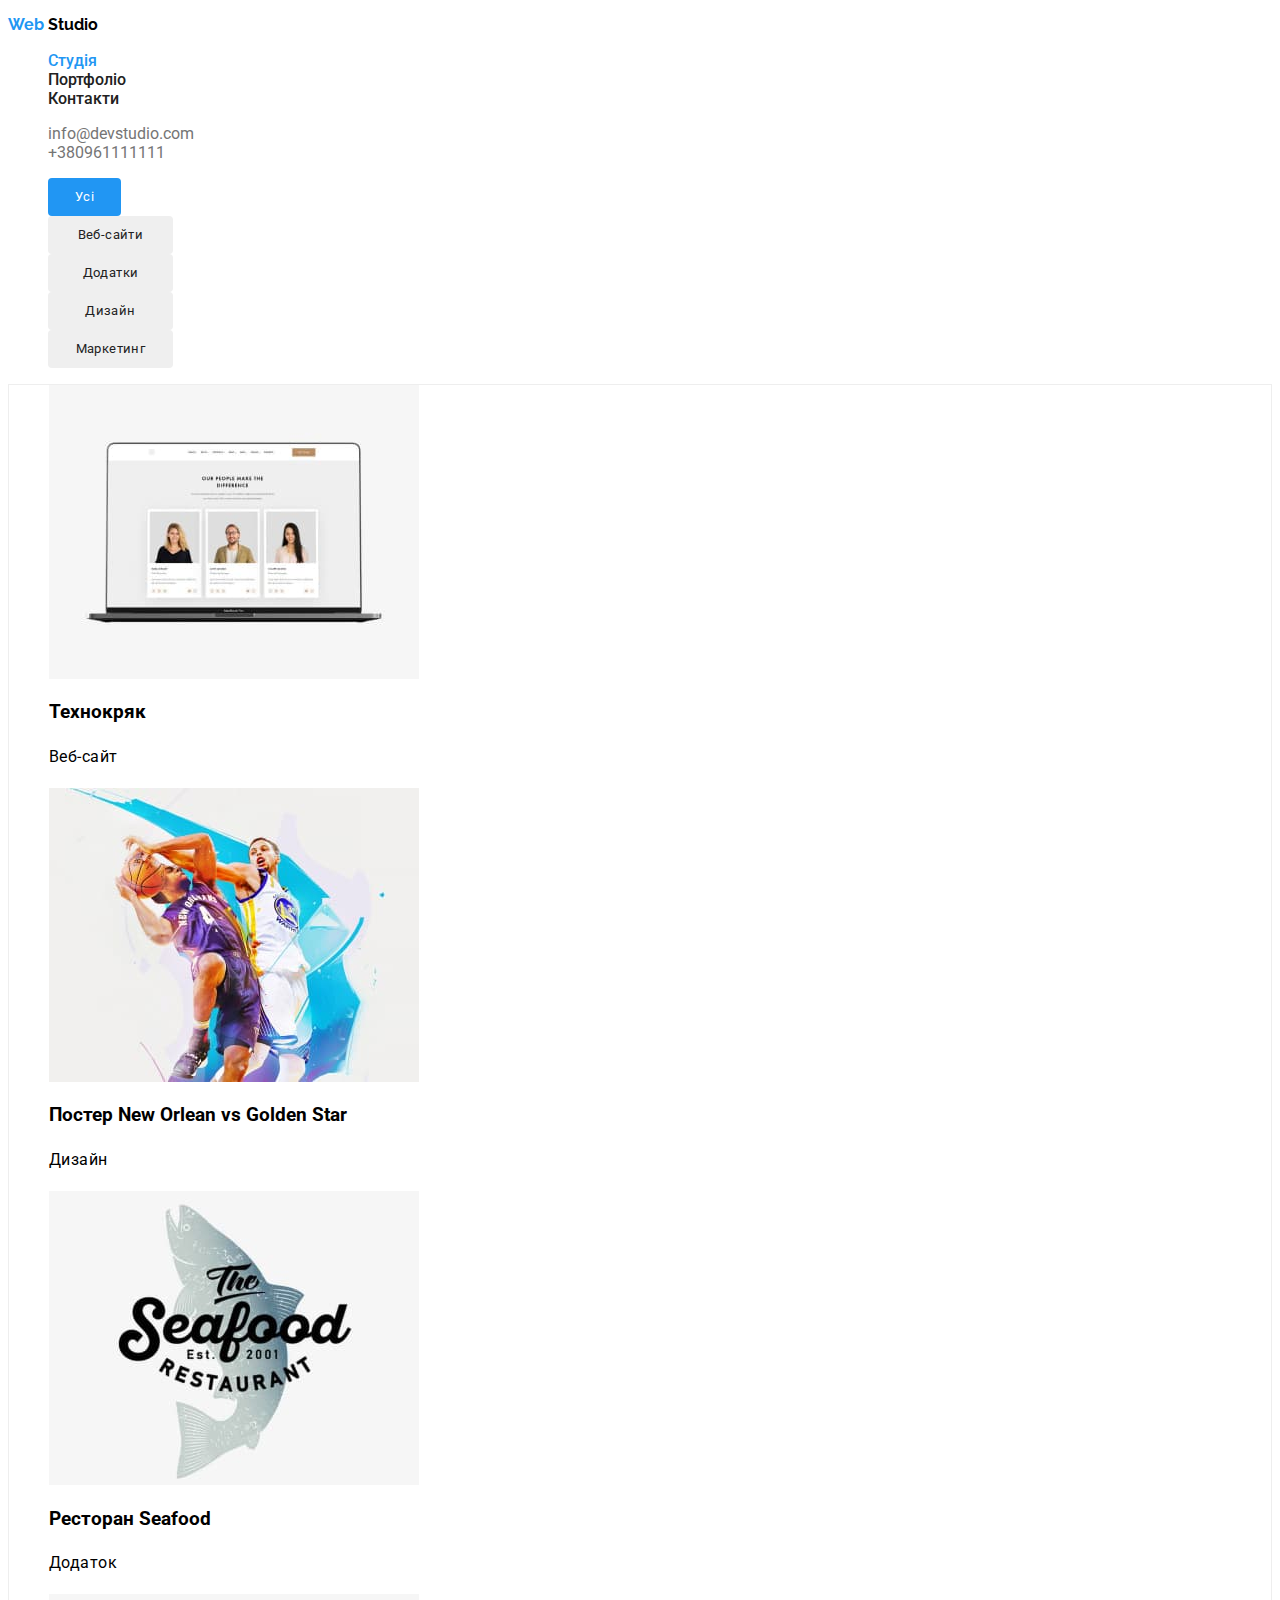
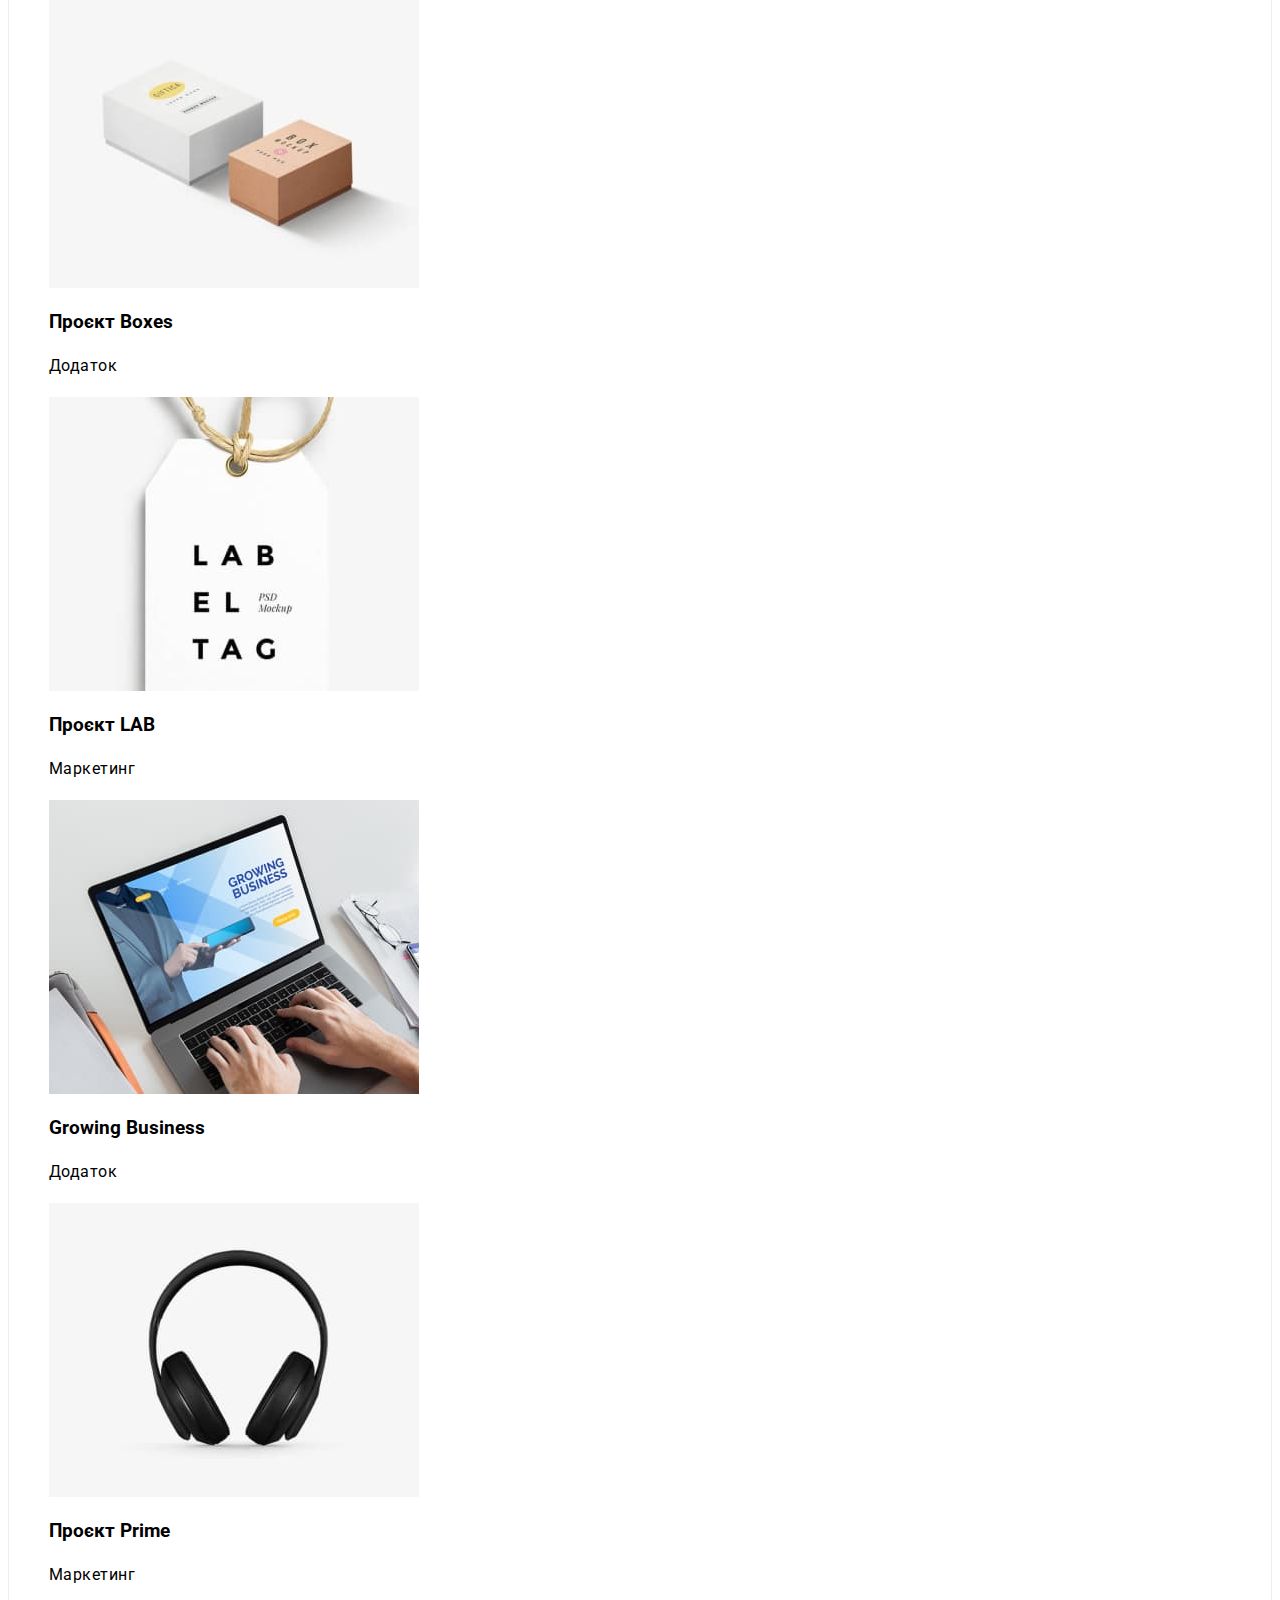
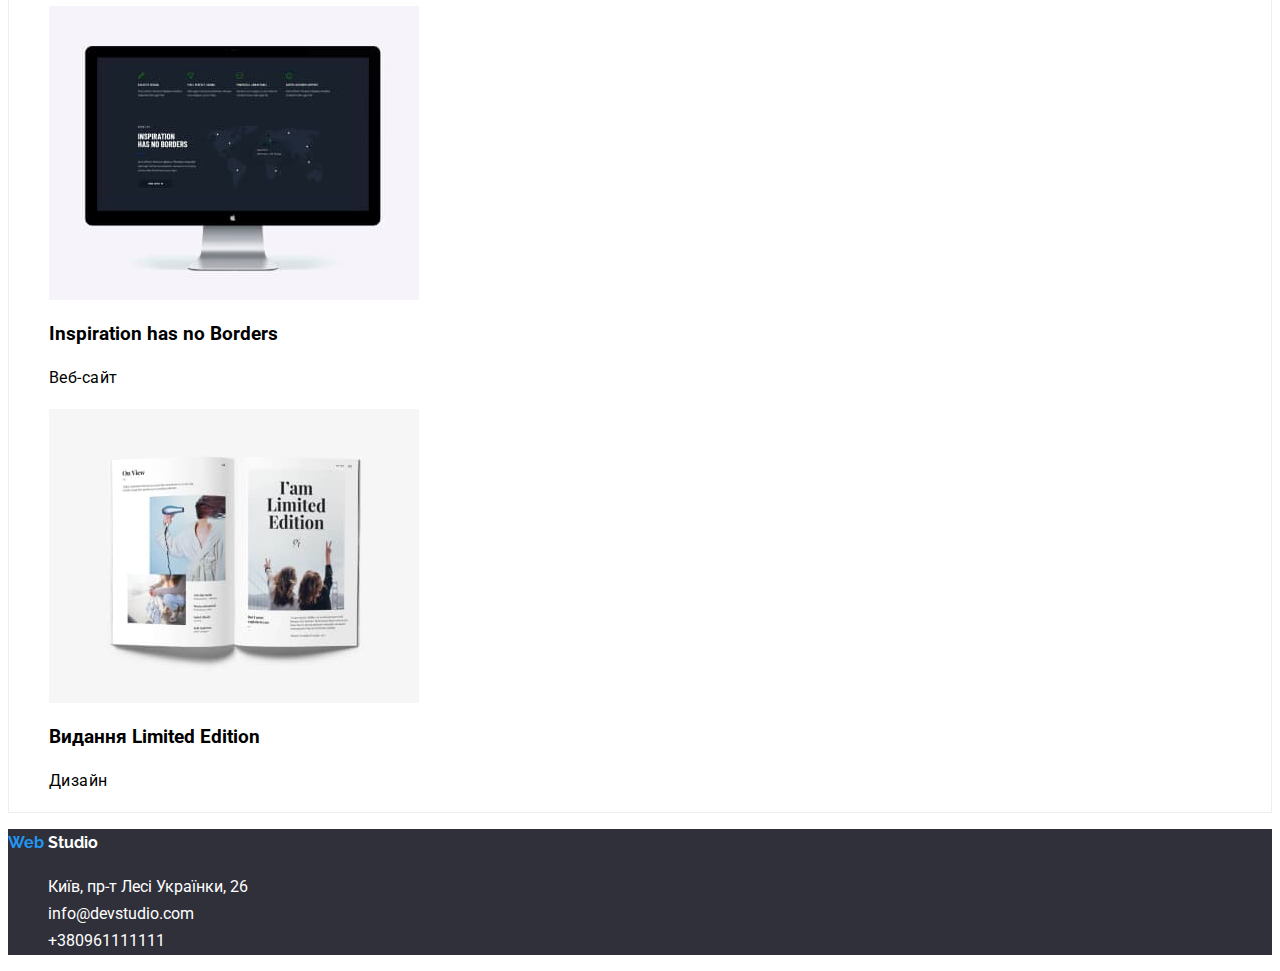
==== portfolio.html @ b30b5123 "Add files via upload" ====
<!DOCTYPE html>
<html lang="en">
<head>
    <meta charset="UTF-8">
    <meta http-equiv="X-UA-Compatible" content="IE=edge">
    <meta name="viewport" content="width=device-width, initial-scale=1.0">
    <title>WebStudio</title>
    <link rel="preconnect" href="https://fonts.googleapis.com">
    <link rel="preconnect" href="https://fonts.gstatic.com" crossorigin>
    <link href="https://fonts.googleapis.com/css2?family=Raleway:wght@700&family=Roboto:wght@400;500;700;900&display=swap" rel="stylesheet">
    <link rel="stylesheet" href="./css/style.css">
</head>
<body>
    <header>
      <nav>
        <a class="main-logo" href="./index.html" lang="en">
          <p> 
            <span class="web">
              Web
            </span>
            Studio</p>
        </a>
        <ul class="hero-links">
          <li><a class="head-link" href="./index.html”">Студія</a></li>
          <li><a class="header-link" href="./portfolio.html">Портфоліо</a></li>
          <li><a class="header-link" href="#contacts">Контакти</a></li>
        </ul>
      </nav>
      <ul class="sub-links">
        <li><a class="subhero-links" href="mailto:info@devstudio.com:">info@devstudio.com</a></li>
        <li><a class="subhero-links" href="tel:+380961111111">+380961111111</a></li>
      </ul>
    </header>
    <main>
        <section class="buttons-section">
            <ul class="buttons-title">
                <li><button class="main-button" type="button">Усі</button>
                 </li>
                <li><button class="buttons" type="button">Веб-сайти</button>
                </li>
                <li><button class="buttons" type="button">Додатки</button>
                </li>
                <li><button class="buttons" type="button">Дизайн</button>
                </li>
                <li><button class="buttons" type="button">Маркетинг</button>
                </li>
            </ul>
        </section>
        <section>
            <ul class="pictures">
                <li><img class="pictures-title" src="./images/images/portfolio/img1.jpg" alt="Технокряк"><h3>Технокряк</h3>
                  <p class="sub-pictures">Веб-сайт</p></li>
                <li><img class="pictures-title" src="./images/images/portfolio/img2.jpg" alt="Постер New Orlean vs Golden Star"><h3>Постер New Orlean vs Golden Star</h3>
                  <p class="sub-pictures">Дизайн</p></li>
                <li><img class="pictures-title" src="./images/images/portfolio/img3.jpg" alt="Ресторан Seafood"><h3>Ресторан Seafood</h3>
                  <p class="sub-pictures">Додаток</p></li>
                <li><img class="pictures-title" src="./images/images/portfolio/img4.jpg" alt="Проєкт Boxes"><h3>Проєкт Boxes</h3>
                  <p class="sub-pictures">Додаток</p></li>
                <li><img class="pictures-title" src="./images/images/portfolio/img5.jpg" alt="Проєкт LAB"><h3>Проєкт LAB</h3>
                  <p class="sub-pictures">Маркетинг</p></li>
                <li><img class="pictures-title" src="./images/images/portfolio/img6.jpg" alt="Growing Business"><h3>Growing Business</h3>
                  <p class="sub-pictures">Додаток</p></li>
                <li><img class="pictures-title" src="./images/images/portfolio/img7.jpg" alt="Проєкт Prime"><h3>Проєкт Prime</h3>
                  <p class="sub-pictures">Маркетинг</p></li>
                <li><img class="pictures-title" src="./images/images/portfolio/img8.jpg" alt="Inspiration has no Borders"><h3>Inspiration has no Borders</h3>
                  <p class="sub-pictures">Веб-сайт</p></li>
                <li><img class="pictures-title" src="./images/images/portfolio/img9.jpg" alt="Видання Limited Edition"><h3>Видання Limited Edition</h3>
                  <p class="sub-pictures">Дизайн</p></li>
             </ul>
        </section>
    </main> 
    <footer class="hero-footer">
       <a class="link-logo" href="./index.html" lang="en">
          <p> 
            <span class="web">
              Web
            </span>
            Studio</p>
        </a>
      <address>
        <ul class="link-box">
          <li>
            <a class="link-adress"
              href="https://goo.gl/maps/CPtrU1FHBa2aNyZL9"
              target="_blank"
              rel="noopener noreferrer nofollow"
              >Київ, пр-т Лесі Українки, 26</a
            >
          </li>
          <li>
            <a class="link-mail" href="mailto:info@devstudio.com:">info@devstudio.com</a>
          </li>
          <li>
            <a id="contacts" class="link-tel" href="tel:+380961111111">+380961111111</a>
          </li>
        </ul>
      </address>
    </footer>
  </body>
</html>
---- css/style.css ----
:root {
    --color-primary: #212121;
    --color-secondary: #757575;
    --color-third: #2196F3;
    --color-background: #FFFFFF;
    --color-button: #188CE8;
    --font-family: 'roboto', arial sans-serif;
    --color-section: #2F303A;
    --color-logo:#000000;
    --color-pictures-bcg: #EEEEEE;
    
}

body{
    background-color:var(--color-background);
    font-family: 'roboto', sans-serif;
}


.main-logo{
    color: var(--color-third);
    color: var(--color-logo);
    font-weight: 700;
    line-height: 1.17;
    text-decoration-line: none;
    list-style-type: none;
    font-family: 'raleway';
}


.head-link{
    color: var(--color-third);
    text-decoration:none ;
    text-decoration-line: none;
    list-style-type: none;
    font-weight: 500;
}

.head-link:hover{
    text-decoration: underline; 

}
.header-link {
    color: var(--color-primary) ;
    text-decoration:none ;
    text-decoration-line: none;
    list-style-type: none;
    font-weight: 500;
}
.header-link:hover{
    text-decoration: underline; 
}
.hero-links{
    text-decoration-line: none;
    list-style-type: none;
    font-weight: 500;
}

.sub-links{
    list-style-type: none;
}

.subhero-links{
    list-style-type: none;
    color: var(--color-secondary);
    text-decoration-line: none;
    list-style-type: none;
    } 

.subhero-links:hover{
    text-decoration: underline;
}

.hero-title {
    font-size: 44px;
    line-height:1.36;
    width: 696px;
    height: 120px;
    font-weight: 900;
    color: var(--color-background);
    text-align: center;
    letter-spacing: 0.06em;
    text-transform: uppercase;

}

.hero-section {
   background-color: var(--color-section);
   
}

.button {
    width: 216px;
    height: 30px;
    background-color: var(--color-button);
    color: var(--color-background);
    border-radius: 4%;
    cursor: pointer;
    font-family: inherit;
    border: none;
    letter-spacing: 0.06em;
}


.title-list{
    text-decoration-line: none;
    list-style-type: none;
}
    
    
.main-button{
    background-color: var(--color-third);
    color: var(--color-background);
    cursor: pointer;
    width: 73px;
    height: 38px;
    font-family: inherit;
    border: none;
    border-radius: 4px;
    letter-spacing: 0.03em;
    

}

.main-logo{
    text-transform: uppercase;
    font-family: 'Raleway';
    list-style-type: none;
    text-decoration-line: none;
    text-transform: capitalize;
}
.web{
    text-transform: capitalize;
    color: var(--color-third);
    font-family: 'raleway';
    font-weight: 700;
}
.buttons-section{
    background-color:var(--color-background);

}
.buttons { 
    border: none;
    font-family: inherit;
    color:var(--color-primary);
    letter-spacing: 0.03em;
    cursor: pointer;
    width: 125px;
    height: 38px;
    border-radius:4px
    
    
}
.buttons-title{
    text-decoration-line: none;
    list-style-type: none;
}
.pictures{
    text-decoration-line: none;
    list-style-type: none;
    border: 1px solid var(--color-pictures-bcg);
    background-color: var(--color-background);

}
.pictures-title{
    font-size: 18px;
    line-height: 2;
    letter-spacing: 0.06em;

}

.sub-pictures{
    font-size: 16px;
    line-height: 1.85;
    letter-spacing: 0.03em;

}
.heading-title {
    color: var(--color-primary);
    line-height: 1.17 ;
    font-size: 14px;
    letter-spacing: 0.03em;
}

.heading_subtitle {
    color: var(--color-secondary);
    font-size: 14px;
    line-height: 1.71;
    letter-spacing: 0.03em;
}

.head-title{
    color: var(--color-primary);
    line-height: 1.17;
    font-size: 36px;
    letter-spacing: 0.03em;
}
.head-subtitle{
    color: var(--color-primary);
    line-height: 1.17 ;
    font-size: 16px ;
    font-style: var(--font-family);
    letter-spacing: 0.03em;
}

.img-title{
    text-decoration-line: none;
    list-style-type: none;
}

.team-title{
    text-decoration-line: none;
    list-style-type: none;
}
.text-subtitle{
    color: var(--color-secondary); 
    line-height: 1.17;
    font-style: var(--font-family);
    font-size: 16px;
    letter-spacing: 0.03em;

}

.hero-footer{
    background-color: var(--color-section);
    color: var(--color-background);
   
}

.link-logo{
    text-transform: capitalize;
    color: var(--color-third);
    color: var(--color-background);
    line-height: 1.73;
    text-decoration-line: none;
    list-style-type: none;
    font-family: 'Raleway';
    list-style-type: none;
    text-decoration-line: none;
    font-weight: 700;
}

      
.link-adress{
    color: var(--color-background);
    line-height: 1.714;
    font-style:normal;
    text-decoration-line: none;
    list-style-type: none;
    font-weight: 400;
}


.link-mail{
    color: var(--color-background);
    line-height: 1.71;
    font-style:normal;
    text-decoration-line: none;
    list-style-type: none;
    font-weight: 400;
}

.link-tel{
    color: var(--color-background);
    line-height: 1.714;
    font-style:normal;
    text-decoration-line: none;
    list-style-type: none;
    font-weight: 400;
}


.link-box{
    text-decoration-line: none;
    list-style-type: none;
}
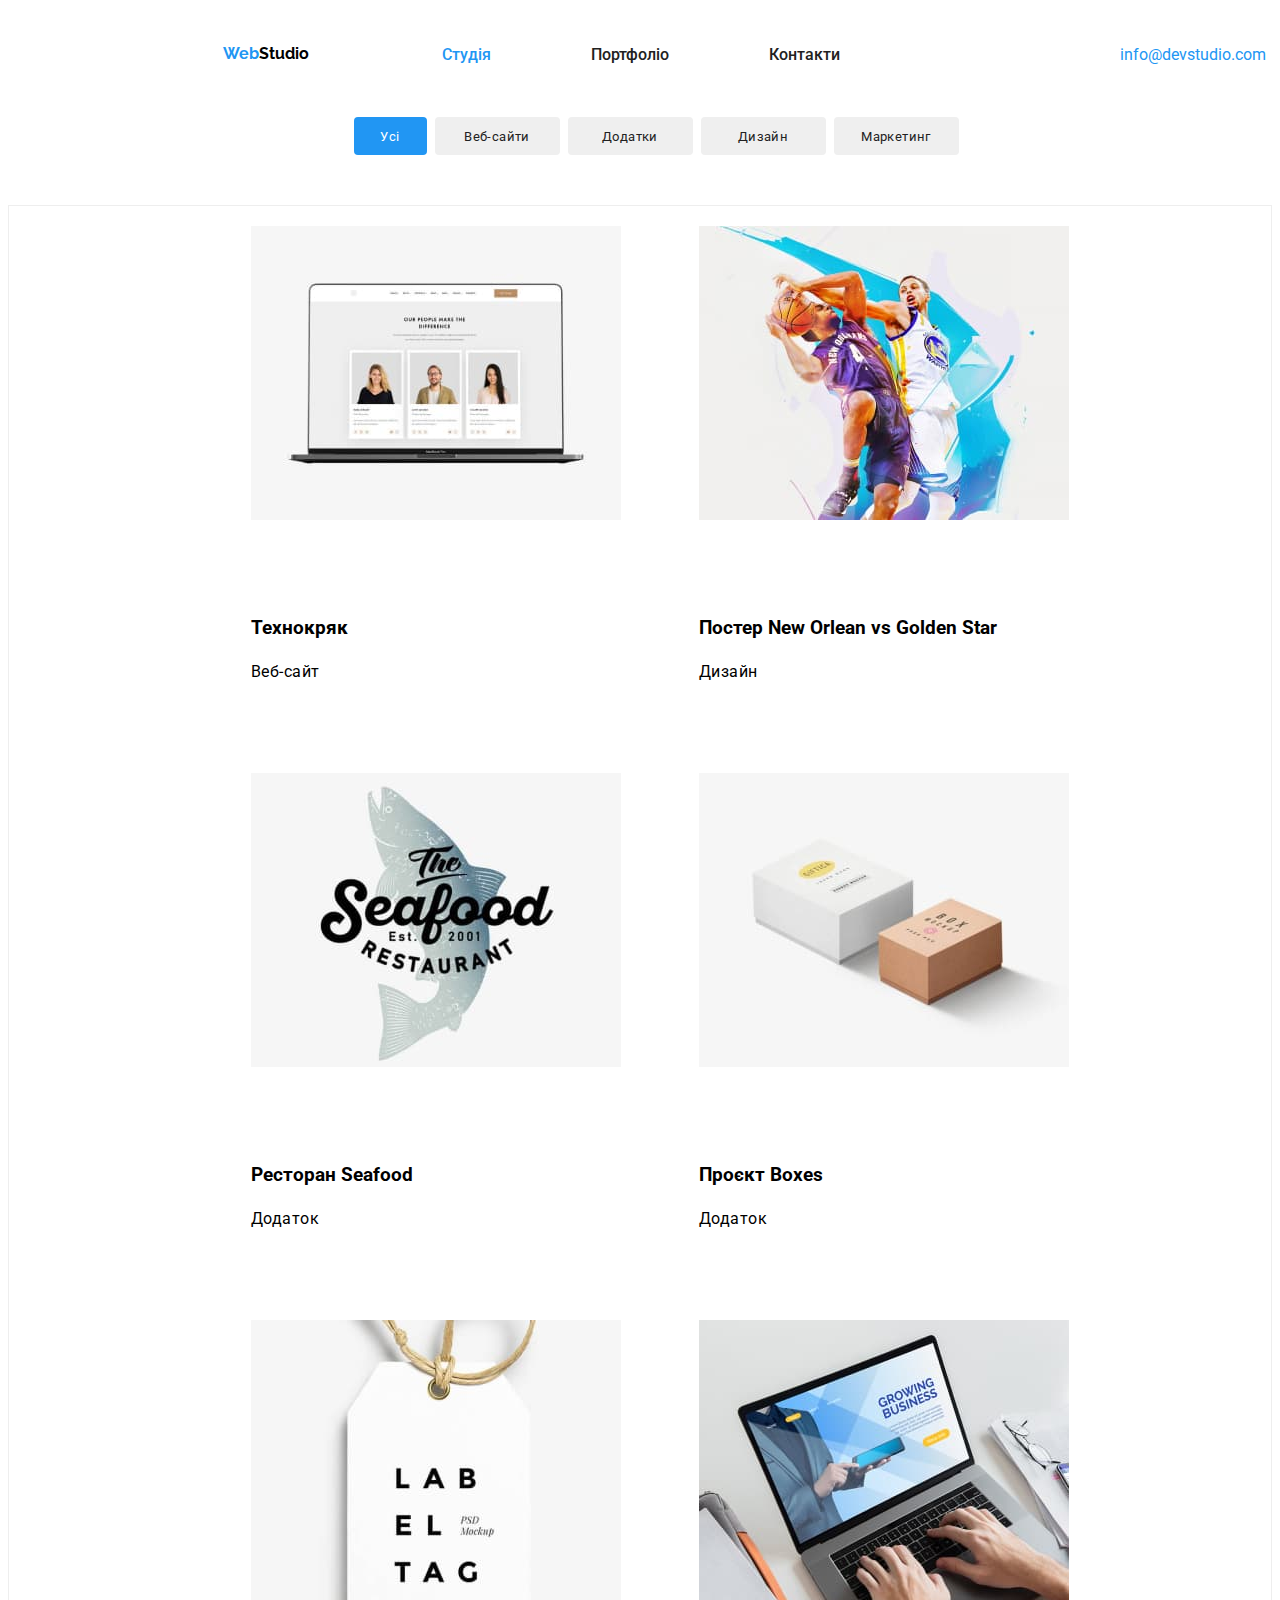
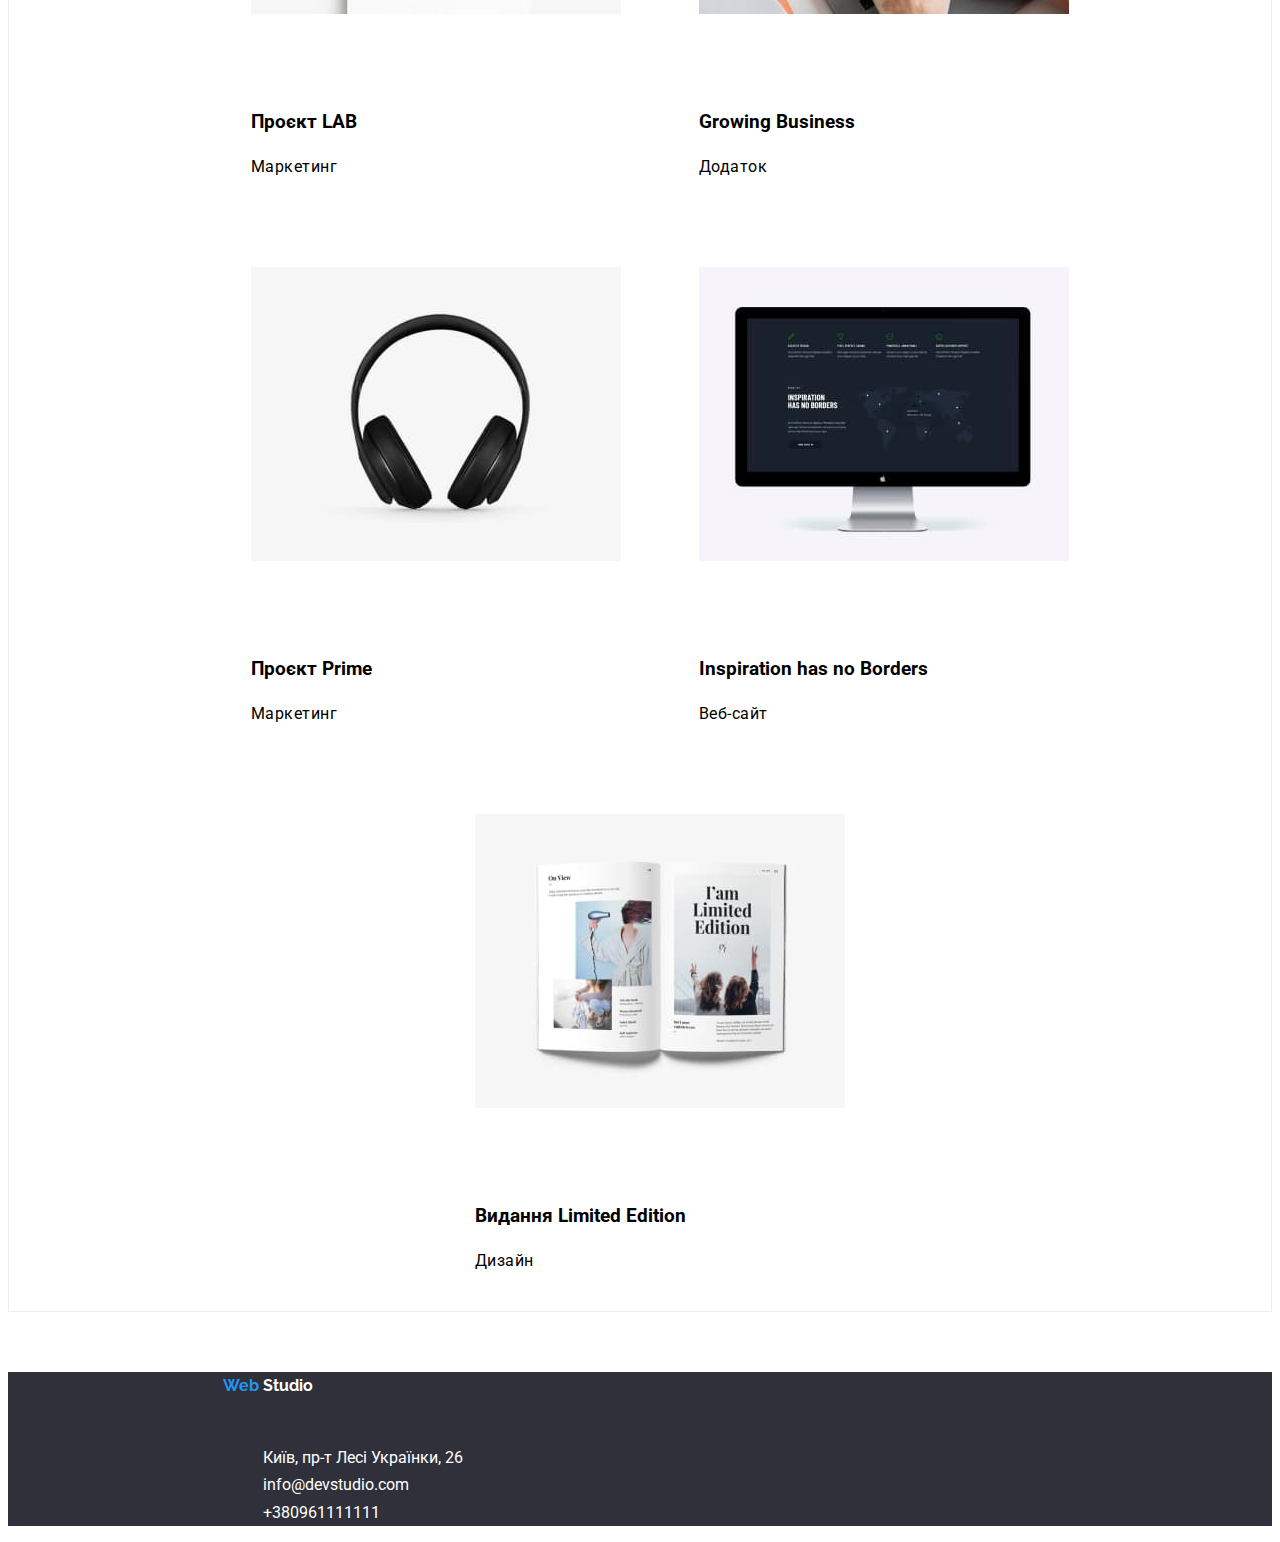
==== commit 10145703: "update css-html" ====
--- a/portfolio.html
+++ b/portfolio.html
@@ -8,70 +8,72 @@
     <link rel="preconnect" href="https://fonts.googleapis.com">
     <link rel="preconnect" href="https://fonts.gstatic.com" crossorigin>
     <link href="https://fonts.googleapis.com/css2?family=Raleway:wght@700&family=Roboto:wght@400;500;700;900&display=swap" rel="stylesheet">
+    <link rel="stylesheet" href="https://cdnjs.cloudflare.com/ajax/libs/modern-normalize/1.1.0/modern-normalize.min.css" integrity="sha512-wpPYUAdjBVSE4KJnH1VR1HeZfpl1ub8YT/NKx4PuQ5NmX2tKuGu6U/JRp5y+Y8XG2tV+wKQpNHVUX03MfMFn9Q==" crossorigin="anonymous" referrerpolicy="no-referrer" />
     <link rel="stylesheet" href="./css/style.css">
 </head>
 <body>
-    <header>
-      <nav>
+   <header class="page-header">
+      <nav class="container main-nav">
         <a class="main-logo" href="./index.html" lang="en">
-          <p> 
+          <p class="logo"> 
             <span class="web">
               Web
             </span>
             Studio</p>
         </a>
         <ul class="hero-links">
-          <li><a class="head-link" href="./index.html”">Студія</a></li>
-          <li><a class="header-link" href="./portfolio.html">Портфоліо</a></li>
-          <li><a class="header-link" href="#contacts">Контакти</a></li>
+          <li class="item"><a class="head-link" href="./index.html”">Студія</a></li>
+          <li class="item"><a class="header-link" href="./portfolio.html">Портфоліо</a></li>
+          <li class="item"><a class="header-link" href="#contacts">Контакти</a></li>
         </ul>
+        <ul class="sub-links" >
+        <li class="item"><a class="subhero-link-mail" href="mailto:info@devstudio.com:">info@devstudio.com</a></li>
+        <li class="item"><a class="subhero-link-tel" href="tel:+380961111111">+380961111111</a></li>
+      </ul>
       </nav>
-      <ul class="sub-links">
-        <li><a class="subhero-links" href="mailto:info@devstudio.com:">info@devstudio.com</a></li>
-        <li><a class="subhero-links" href="tel:+380961111111">+380961111111</a></li>
-      </ul>
+
     </header>
     <main>
         <section class="buttons-section">
             <ul class="buttons-title">
-                <li><button class="main-button" type="button">Усі</button>
+                <li class="item"><button class="main-button" type="button">Усі</button>
                  </li>
-                <li><button class="buttons" type="button">Веб-сайти</button>
+                <li class="item"><button class="buttons" type="button">Веб-сайти</button>
                 </li>
-                <li><button class="buttons" type="button">Додатки</button>
+                <li class="item"><button class="buttons" type="button">Додатки</button>
                 </li>
-                <li><button class="buttons" type="button">Дизайн</button>
+                <li class="item"><button class="buttons" type="button">Дизайн</button>
                 </li>
-                <li><button class="buttons" type="button">Маркетинг</button>
+                <li class="item"><button class="buttons" type="button">Маркетинг</button>
                 </li>
             </ul>
         </section>
         <section>
             <ul class="pictures">
-                <li><img class="pictures-title" src="./images/images/portfolio/img1.jpg" alt="Технокряк"><h3>Технокряк</h3>
+                <li class="pictures-item"><img class="pictures-title" src="./images/images/portfolio/img1.jpg" alt="Технокряк"> <div class="elements"></div><h3>Технокряк</h3>
                   <p class="sub-pictures">Веб-сайт</p></li>
-                <li><img class="pictures-title" src="./images/images/portfolio/img2.jpg" alt="Постер New Orlean vs Golden Star"><h3>Постер New Orlean vs Golden Star</h3>
+                <li class="pictures-item"><img class="pictures-title" src="./images/images/portfolio/img2.jpg" alt="Постер New Orlean vs Golden Star"> <div class="elements"></div><h3>Постер New Orlean vs Golden Star</h3>
                   <p class="sub-pictures">Дизайн</p></li>
-                <li><img class="pictures-title" src="./images/images/portfolio/img3.jpg" alt="Ресторан Seafood"><h3>Ресторан Seafood</h3>
+                <li class="pictures-item"><img class="pictures-title" src="./images/images/portfolio/img3.jpg" alt="Ресторан Seafood"> <div class="elements"></div><h3>Ресторан Seafood</h3>
                   <p class="sub-pictures">Додаток</p></li>
-                <li><img class="pictures-title" src="./images/images/portfolio/img4.jpg" alt="Проєкт Boxes"><h3>Проєкт Boxes</h3>
+                <li class="pictures-item"><img class="pictures-title" src="./images/images/portfolio/img4.jpg" alt="Проєкт Boxes"> <div class="elements"></div><h3>Проєкт Boxes</h3>
                   <p class="sub-pictures">Додаток</p></li>
-                <li><img class="pictures-title" src="./images/images/portfolio/img5.jpg" alt="Проєкт LAB"><h3>Проєкт LAB</h3>
+                <li class="pictures-item"><img class="pictures-title" src="./images/images/portfolio/img5.jpg" alt="Проєкт LAB"> <div class="elements"></div><h3>Проєкт LAB</h3>
                   <p class="sub-pictures">Маркетинг</p></li>
-                <li><img class="pictures-title" src="./images/images/portfolio/img6.jpg" alt="Growing Business"><h3>Growing Business</h3>
+                <li class="pictures-item"><img class="pictures-title" src="./images/images/portfolio/img6.jpg" alt="Growing Business"> <div class="elements"></div><h3>Growing Business</h3>
                   <p class="sub-pictures">Додаток</p></li>
-                <li><img class="pictures-title" src="./images/images/portfolio/img7.jpg" alt="Проєкт Prime"><h3>Проєкт Prime</h3>
+                <li class="pictures-item"><img class="pictures-title" src="./images/images/portfolio/img7.jpg" alt="Проєкт Prime"> <div class="elements"></div><h3>Проєкт Prime</h3>
                   <p class="sub-pictures">Маркетинг</p></li>
-                <li><img class="pictures-title" src="./images/images/portfolio/img8.jpg" alt="Inspiration has no Borders"><h3>Inspiration has no Borders</h3>
+                <li class="pictures-item"><img class="pictures-title" src="./images/images/portfolio/img8.jpg" alt="Inspiration has no Borders"> <div class="elements"></div><h3>Inspiration has no Borders</h3>
                   <p class="sub-pictures">Веб-сайт</p></li>
-                <li><img class="pictures-title" src="./images/images/portfolio/img9.jpg" alt="Видання Limited Edition"><h3>Видання Limited Edition</h3>
+                <li class="pictures-item"><img class="pictures-title" src="./images/images/portfolio/img9.jpg" alt="Видання Limited Edition"> <div class="elements"></div><h3>Видання Limited Edition</h3>
                   <p class="sub-pictures">Дизайн</p></li>
              </ul>
         </section>
     </main> 
     <footer class="hero-footer">
        <a class="link-logo" href="./index.html" lang="en">
-          <p> 
+          <p class="logotyp"> 
             <span class="web">
               Web
             </span>
--- a/css/style.css
+++ b/css/style.css
@@ -16,6 +16,13 @@
     font-family: 'roboto', sans-serif;
 }
 
+.container{
+    width: 1200px;
+    margin-left: auto;
+    margin-right: auto;
+    padding-left: 215px;
+    padding-right: 215px;
+}
 
 .main-logo{
     color: var(--color-third);
@@ -28,6 +35,31 @@
 }
 
 
+.visually-hidden {
+    position: absolute;
+    white-space: nowrap;
+    width: 1px;
+    height: 1px;
+    overflow: hidden;
+    border: 0;
+    padding: 0;
+    clip: rect(0 0 0 0);
+    clip-path: inset(50%);
+    margin: -1px;
+}
+.logo{
+    display: flex;
+}
+.page-header{
+    border: transparent;
+}
+
+.main-nav{
+    display: flex;
+    align-items: center;
+    
+}
+
 .head-link{
     color: var(--color-third);
     text-decoration:none ;
@@ -50,14 +82,33 @@
 .header-link:hover{
     text-decoration: underline; 
 }
+
+
 .hero-links{
     text-decoration-line: none;
     list-style-type: none;
     font-weight: 500;
+    display: flex;
+    margin-left: 93px;
+    padding-top: 21px;
+    padding-bottom: 21px;
+}
+
+.hero-links li{
+    margin-right: 50px;
+}
+
+.hero-links .item + .item {
+    margin-left: 50px;
 }
 
 .sub-links{
-    list-style-type: none;
+    display: flex;
+    margin-left: auto;
+    list-style-type: none;
+}
+.sub-links .item+.item{
+    margin-left: 40px;
 }
 
 .subhero-links{
@@ -70,11 +121,35 @@
 .subhero-links:hover{
     text-decoration: underline;
 }
+.subhero-link-mail {
+    list-style-type: none;
+    color: var(--color-secondary);
+    text-decoration-line: none;
+    list-style-type: none;
+    color: var(--color-third);
+
+
+}
+.subhero-link-mail:hover{
+    text-decoration: underline;
+}
+
+.subhero-link-tel:hover {
+    text-decoration: underline;}
+
+.subhero-link-tel {
+    list-style-type: none;
+    color: var(--color-secondary);
+    text-decoration-line: none;
+    list-style-type: none;
+    color: var(--color-secondary);
+
+}
 
 .hero-title {
+
     font-size: 44px;
     line-height:1.36;
-    width: 696px;
     height: 120px;
     font-weight: 900;
     color: var(--color-background);
@@ -85,7 +160,8 @@
 }
 
 .hero-section {
-   background-color: var(--color-section);
+    text-align: center;
+    background-color: var(--color-section);
    
 }
 
@@ -101,12 +177,26 @@
     letter-spacing: 0.06em;
 }
 
+.details-section{
+   justify-content: center;
+}
 
 .title-list{
-    text-decoration-line: none;
-    list-style-type: none;
-}
-    
+
+    display: flex;
+    flex-wrap: nowrap;
+    text-decoration-line: none;
+    list-style-type: none;
+ 
+}
+    
+.title-list .item{
+    width: 270px;
+    align-items: center;
+
+    margin-left: 30px;
+   
+}
     
 .main-button{
     background-color: var(--color-third);
@@ -136,6 +226,7 @@
     font-weight: 700;
 }
 .buttons-section{
+
     background-color:var(--color-background);
 
 }
@@ -152,16 +243,43 @@
     
 }
 .buttons-title{
-    text-decoration-line: none;
-    list-style-type: none;
+    display: flex;
+    justify-content: center;
+    align-items: center;
+    text-decoration-line: none;
+    list-style-type: none;
+    margin-bottom: 50px;
+}
+
+.buttons-title li {
+    margin-right: 8px;
 }
 .pictures{
+    justify-content: center;
+    align-items: center;
+    margin-left: auto;
+    margin-right: auto;
+    
+    display: flex;
+    flex-wrap: wrap;
+    gap: 30px;
+    
     text-decoration-line: none;
     list-style-type: none;
     border: 1px solid var(--color-pictures-bcg);
     background-color: var(--color-background);
 
 }
+
+.pictures-item{
+    flex-wrap: wrap;
+    flex-basis: calc ((100%-180px)/9);
+    padding: 20px 24px;
+    background-color: var(--color-background);
+    align-items: center;
+  
+}
+
 .pictures-title{
     font-size: 18px;
     line-height: 2;
@@ -203,11 +321,80 @@
     letter-spacing: 0.03em;
 }
 
+.img {
+    display: block;
+    max-width: 100%;
+    height: auto;
+}
+
+.picture-section {
+    padding-bottom: 94px;
+    display: flex;
+    text-align: center;
+
+}
+.img-team{
+    width: 270px;
+}
+
 .img-title{
-    text-decoration-line: none;
-    list-style-type: none;
-}
-
+    justify-content: center;
+    display: flex;
+    flex-wrap: nowrap;
+    gap: 30px;
+    text-decoration-line: none;
+    list-style-type: none;
+    margin-left: 215px;
+    margin-right: 215px;
+}
+
+
+.img-item {
+    display: flex;
+    flex-wrap: nowrap;
+    flex-basis: calc ((100%-60px)/3);
+    
+}
+
+.team-section{
+    display: flex;
+    text-align: center;
+}
+.team-title{
+    justify-content: center;
+    display: flex;
+    flex-wrap: nowrap;
+    gap: 30px;
+    text-decoration-line: none;
+    list-style-type: none;
+    margin-left:215px;
+    margin-right:215px;
+}
+
+.team-names{
+    display: flex;
+    flex-wrap:   wrap;
+    flex-basis: calc ((100%-90px)/4);
+
+}
+
+.names{
+    
+    padding-top: 30px;
+    padding-bottom: 60px ;
+    padding-left: 70px;
+    padding-right: 70px ;
+}
+
+.elements{
+    justify-content: space-between;
+   
+    padding-top: 20px ;
+    padding-bottom: 54px;
+    padding-left: 24px ;
+    padding-right: 24px;
+
+}
 .team-title{
     text-decoration-line: none;
     list-style-type: none;
@@ -222,9 +409,21 @@
 }
 
 .hero-footer{
+    margin-right: auto;
+    margin-left: auto;
+ 
+    padding-left: 215px;
     background-color: var(--color-section);
     color: var(--color-background);
    
+}
+.logotyp{
+    margin-top: 60px;
+    justify-content: flex-start;
+    padding-bottom: 28px;
+    display: block;
+    justify-content: flex-start;
+
 }
 
 .link-logo{
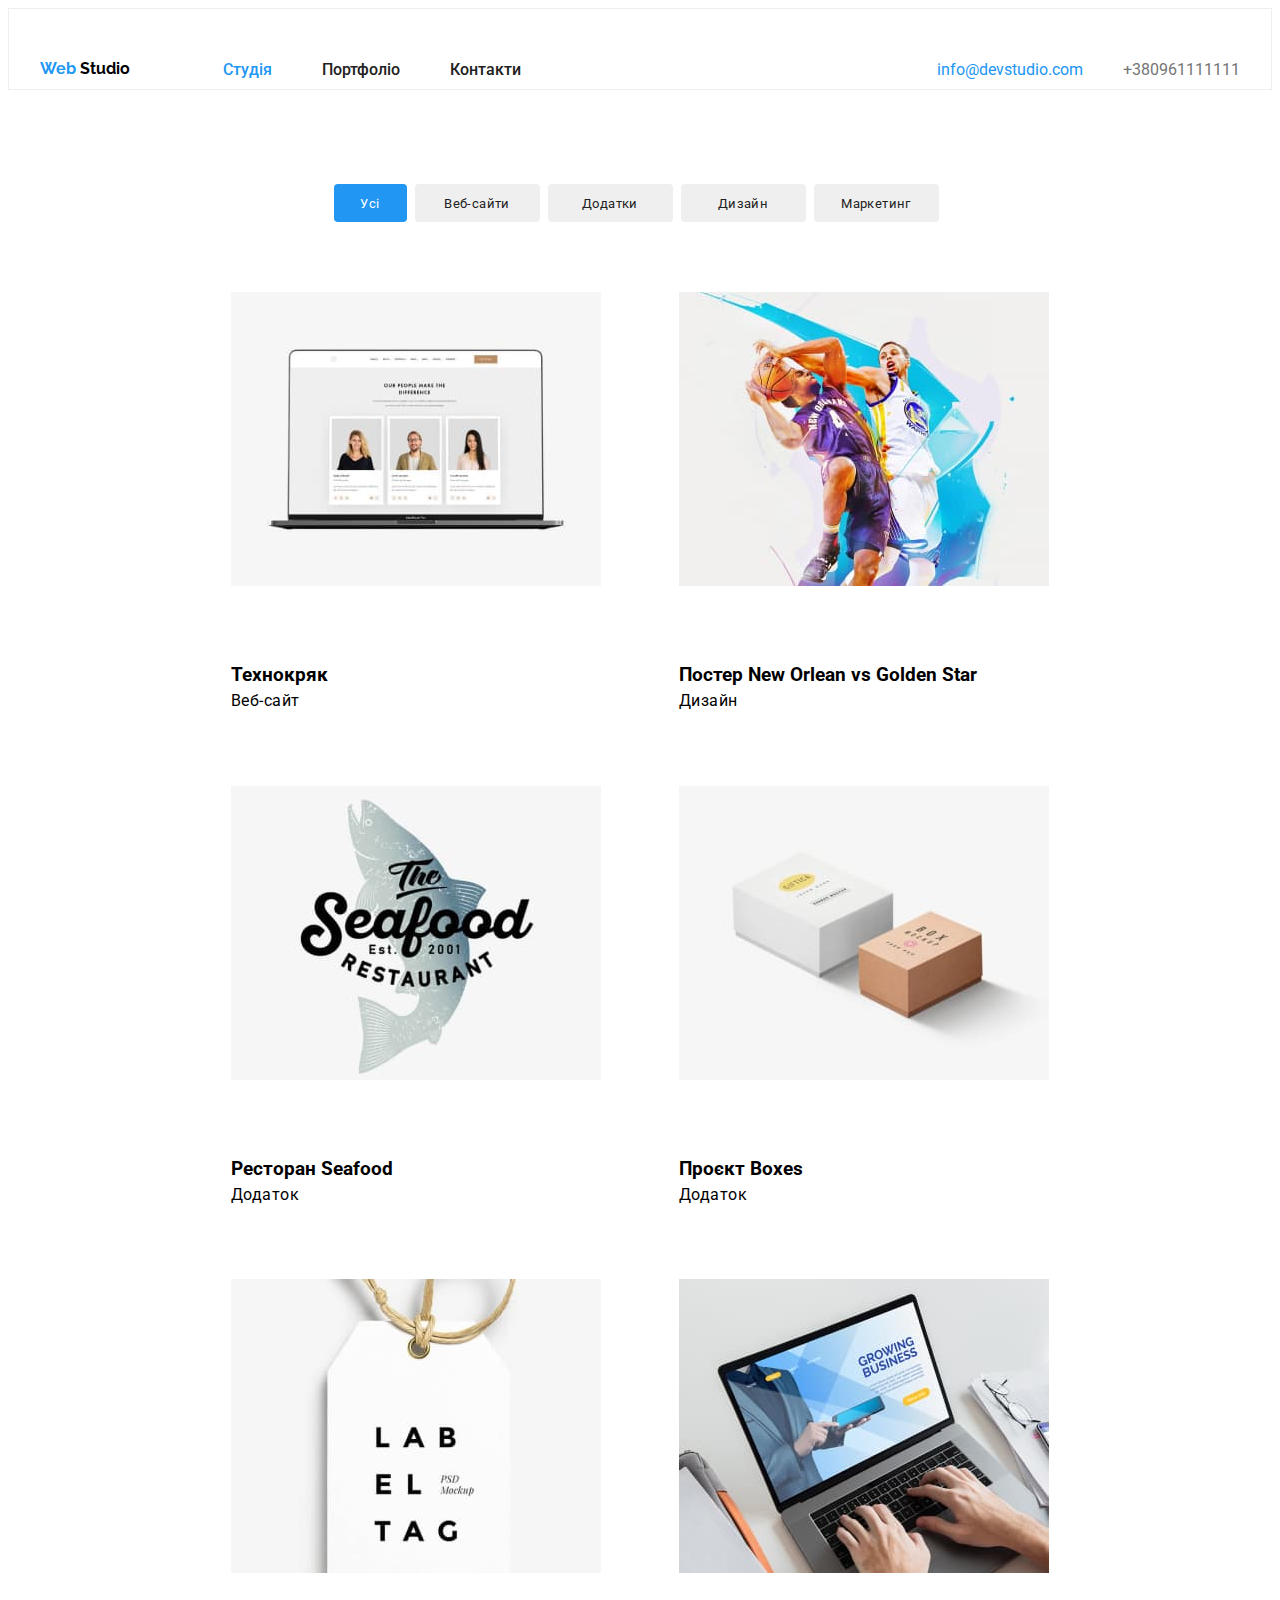
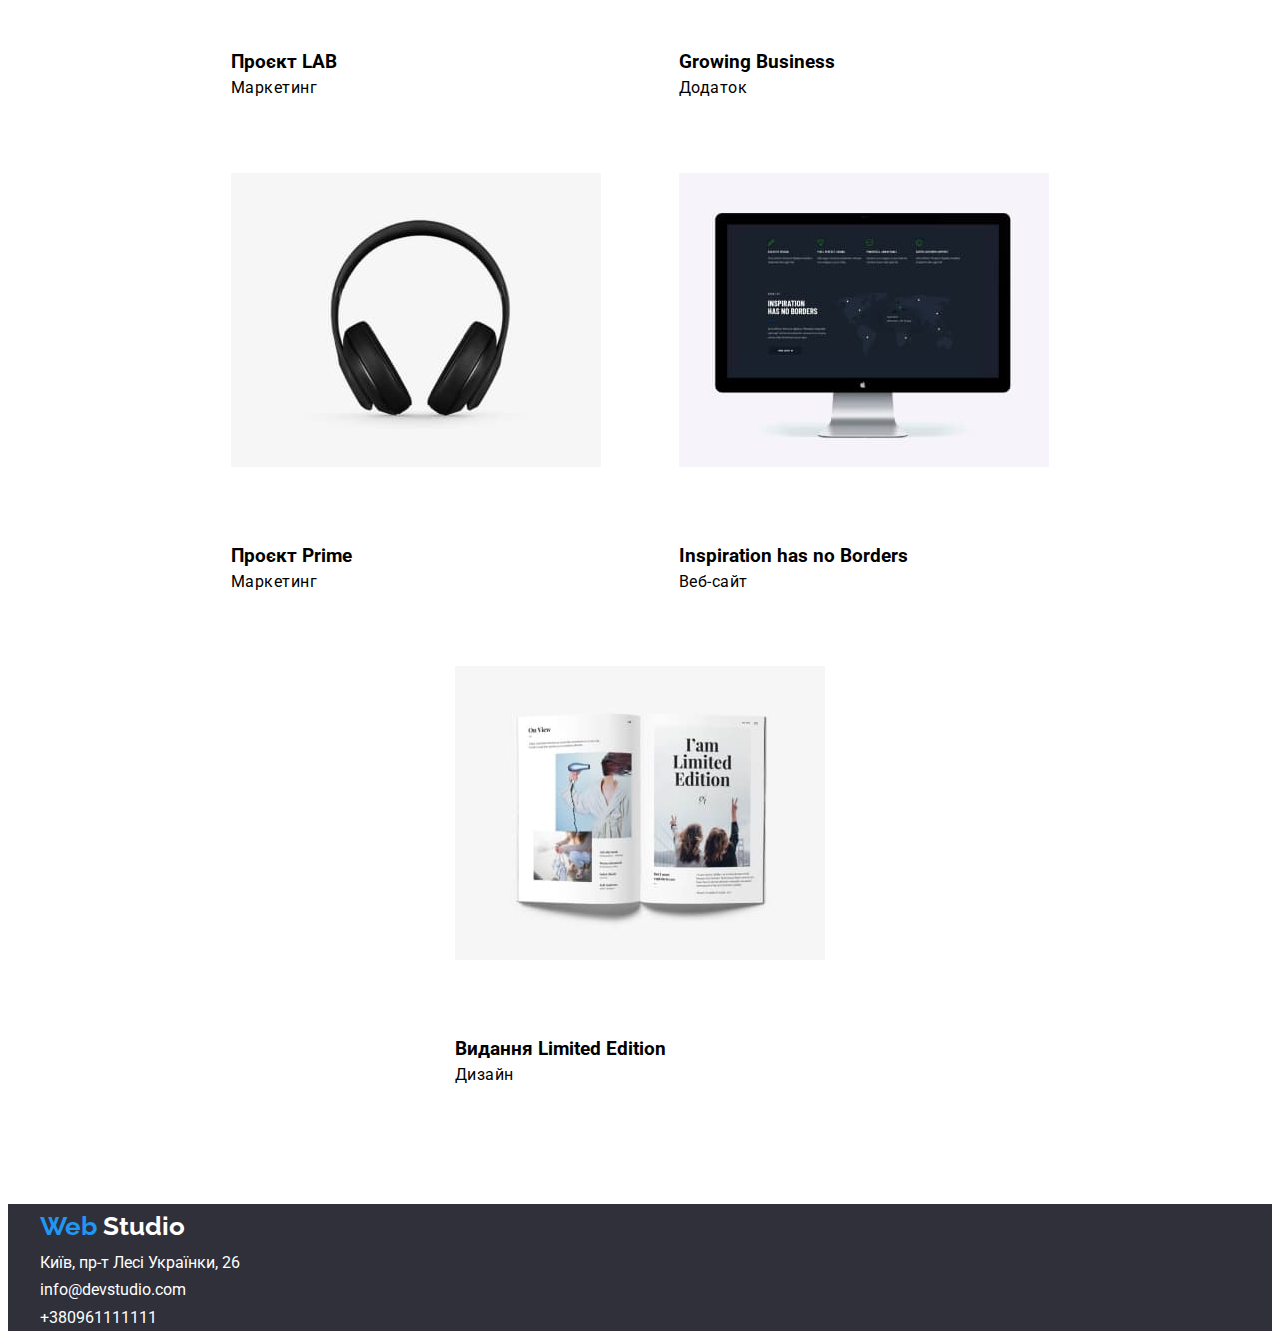
==== commit e1b46405: "edited html/css" ====
--- a/portfolio.html
+++ b/portfolio.html
@@ -15,11 +15,11 @@
    <header class="page-header">
       <nav class="container main-nav">
         <a class="main-logo" href="./index.html" lang="en">
-          <p class="logo"> 
+          
             <span class="web">
               Web
             </span>
-            Studio</p>
+            Studio
         </a>
         <ul class="hero-links">
           <li class="item"><a class="head-link" href="./index.html”">Студія</a></li>
@@ -34,8 +34,10 @@
 
     </header>
     <main>
-        <section class="buttons-section">
-            <ul class="buttons-title">
+        <section class="section buttons-section">
+          <h2 class="visually-hidden" hidden>Наші роботи</h2>
+          <div class="container">
+             <ul class="buttons-title">
                 <li class="item"><button class="main-button" type="button">Усі</button>
                  </li>
                 <li class="item"><button class="buttons" type="button">Веб-сайти</button>
@@ -47,9 +49,7 @@
                 <li class="item"><button class="buttons" type="button">Маркетинг</button>
                 </li>
             </ul>
-        </section>
-        <section>
-            <ul class="pictures">
+             <ul class="pictures">
                 <li class="pictures-item"><img class="pictures-title" src="./images/images/portfolio/img1.jpg" alt="Технокряк"> <div class="elements"></div><h3>Технокряк</h3>
                   <p class="sub-pictures">Веб-сайт</p></li>
                 <li class="pictures-item"><img class="pictures-title" src="./images/images/portfolio/img2.jpg" alt="Постер New Orlean vs Golden Star"> <div class="elements"></div><h3>Постер New Orlean vs Golden Star</h3>
@@ -69,19 +69,21 @@
                 <li class="pictures-item"><img class="pictures-title" src="./images/images/portfolio/img9.jpg" alt="Видання Limited Edition"> <div class="elements"></div><h3>Видання Limited Edition</h3>
                   <p class="sub-pictures">Дизайн</p></li>
              </ul>
+          </div>
+           
         </section>
     </main> 
     <footer class="hero-footer">
-       <a class="link-logo" href="./index.html" lang="en">
-          <p class="logotyp"> 
-            <span class="web">
+      <div class="container"> 
+                <a class="link-logo" href="./index.html" lang="en">
+           <span class="web">
               Web
             </span>
-            Studio</p>
-        </a>
+            Studio
+        </a> 
       <address>
         <ul class="link-box">
-          <li>
+          <li class="link-box-item">
             <a class="link-adress"
               href="https://goo.gl/maps/CPtrU1FHBa2aNyZL9"
               target="_blank"
@@ -89,14 +91,16 @@
               >Київ, пр-т Лесі Українки, 26</a
             >
           </li>
-          <li>
+          <li class="link-box-item">
             <a class="link-mail" href="mailto:info@devstudio.com:">info@devstudio.com</a>
           </li>
-          <li>
+          <li class="link-box-item"> 
             <a id="contacts" class="link-tel" href="tel:+380961111111">+380961111111</a>
           </li>
         </ul>
       </address>
+      </div>
+
     </footer>
   </body>
 </html>--- a/css/style.css
+++ b/css/style.css
@@ -20,8 +20,8 @@
     width: 1200px;
     margin-left: auto;
     margin-right: auto;
-    padding-left: 215px;
-    padding-right: 215px;
+    padding-left: 15px;
+    padding-right: 15px;
 }
 
 .main-logo{
@@ -47,11 +47,14 @@
     clip-path: inset(50%);
     margin: -1px;
 }
-.logo{
-    display: flex;
+
+.section{
+    padding: 94px 0;
 }
 .page-header{
+    height: 80px;
     border: transparent;
+    border: 1px solid var(--color-pictures-bcg);
 }
 
 .main-nav{
@@ -66,6 +69,8 @@
     text-decoration-line: none;
     list-style-type: none;
     font-weight: 500;
+    padding: 30px 0;
+    display: inline-block;
 }
 
 .head-link:hover{
@@ -78,12 +83,25 @@
     text-decoration-line: none;
     list-style-type: none;
     font-weight: 500;
+    padding: 30px 0;
+    display: inline-block;
+    
 }
 .header-link:hover{
     text-decoration: underline; 
 }
 
-
+h1,
+h2,
+h3,
+h4,
+h5,
+h6,
+p,
+ul {
+    margin: 0;
+    padding: 0;
+}
 .hero-links{
     text-decoration-line: none;
     list-style-type: none;
@@ -94,9 +112,7 @@
     padding-bottom: 21px;
 }
 
-.hero-links li{
-    margin-right: 50px;
-}
+
 
 .hero-links .item + .item {
     margin-left: 50px;
@@ -127,6 +143,8 @@
     text-decoration-line: none;
     list-style-type: none;
     color: var(--color-third);
+    size: 14px;
+    line-height: 1,17;
 
 
 }
@@ -134,6 +152,10 @@
     text-decoration: underline;
 }
 
+.subhero-link-tel{
+
+}
+
 .subhero-link-tel:hover {
     text-decoration: underline;}
 
@@ -143,14 +165,16 @@
     text-decoration-line: none;
     list-style-type: none;
     color: var(--color-secondary);
-
+    size: 14px;
+    line-height: 1, 17;
 }
 
 .hero-title {
-
+    max-width: 690px;
+    margin: 0 auto 30px;
     font-size: 44px;
     line-height:1.36;
-    height: 120px;
+    
     font-weight: 900;
     color: var(--color-background);
     text-align: center;
@@ -160,14 +184,18 @@
 }
 
 .hero-section {
+    padding: 200px 0;
     text-align: center;
     background-color: var(--color-section);
    
 }
 
 .button {
-    width: 216px;
-    height: 30px;
+    min-width: 216px;
+    padding-top: 10px ;
+    padding-bottom: 10px;
+    padding-left: 24px;
+    padding-right: 24px;
     background-color: var(--color-button);
     color: var(--color-background);
     border-radius: 4%;
@@ -178,6 +206,7 @@
 }
 
 .details-section{
+    padding-bottom: 0;
    justify-content: center;
 }
 
@@ -266,7 +295,7 @@
     
     text-decoration-line: none;
     list-style-type: none;
-    border: 1px solid var(--color-pictures-bcg);
+    
     background-color: var(--color-background);
 
 }
@@ -308,6 +337,7 @@
 }
 
 .head-title{
+    text-align: center;
     color: var(--color-primary);
     line-height: 1.17;
     font-size: 36px;
@@ -319,6 +349,7 @@
     font-size: 16px ;
     font-style: var(--font-family);
     letter-spacing: 0.03em;
+    margin-bottom: 10px;
 }
 
 .img {
@@ -328,9 +359,8 @@
 }
 
 .picture-section {
-    padding-bottom: 94px;
-    display: flex;
-    text-align: center;
+    
+
 
 }
 .img-team{
@@ -372,18 +402,13 @@
 }
 
 .team-names{
-    display: flex;
-    flex-wrap:   wrap;
+
     flex-basis: calc ((100%-90px)/4);
 
 }
 
 .names{
-    
-    padding-top: 30px;
-    padding-bottom: 60px ;
-    padding-left: 70px;
-    padding-right: 70px ;
+    padding: 30px 10px;
 }
 
 .elements{
@@ -409,21 +434,13 @@
 }
 
 .hero-footer{
-    margin-right: auto;
-    margin-left: auto;
- 
-    padding-left: 215px;
+
     background-color: var(--color-section);
     color: var(--color-background);
    
 }
-.logotyp{
-    margin-top: 60px;
-    justify-content: flex-start;
-    padding-bottom: 28px;
-    display: block;
-    justify-content: flex-start;
-
+.link-box-item :not(:last-child) {
+    margin-bottom: 12px
 }
 
 .link-logo{
@@ -437,6 +454,8 @@
     list-style-type: none;
     text-decoration-line: none;
     font-weight: 700;
+    font-size: 26px;
+    margin-bottom: 28px;
 }
 
       
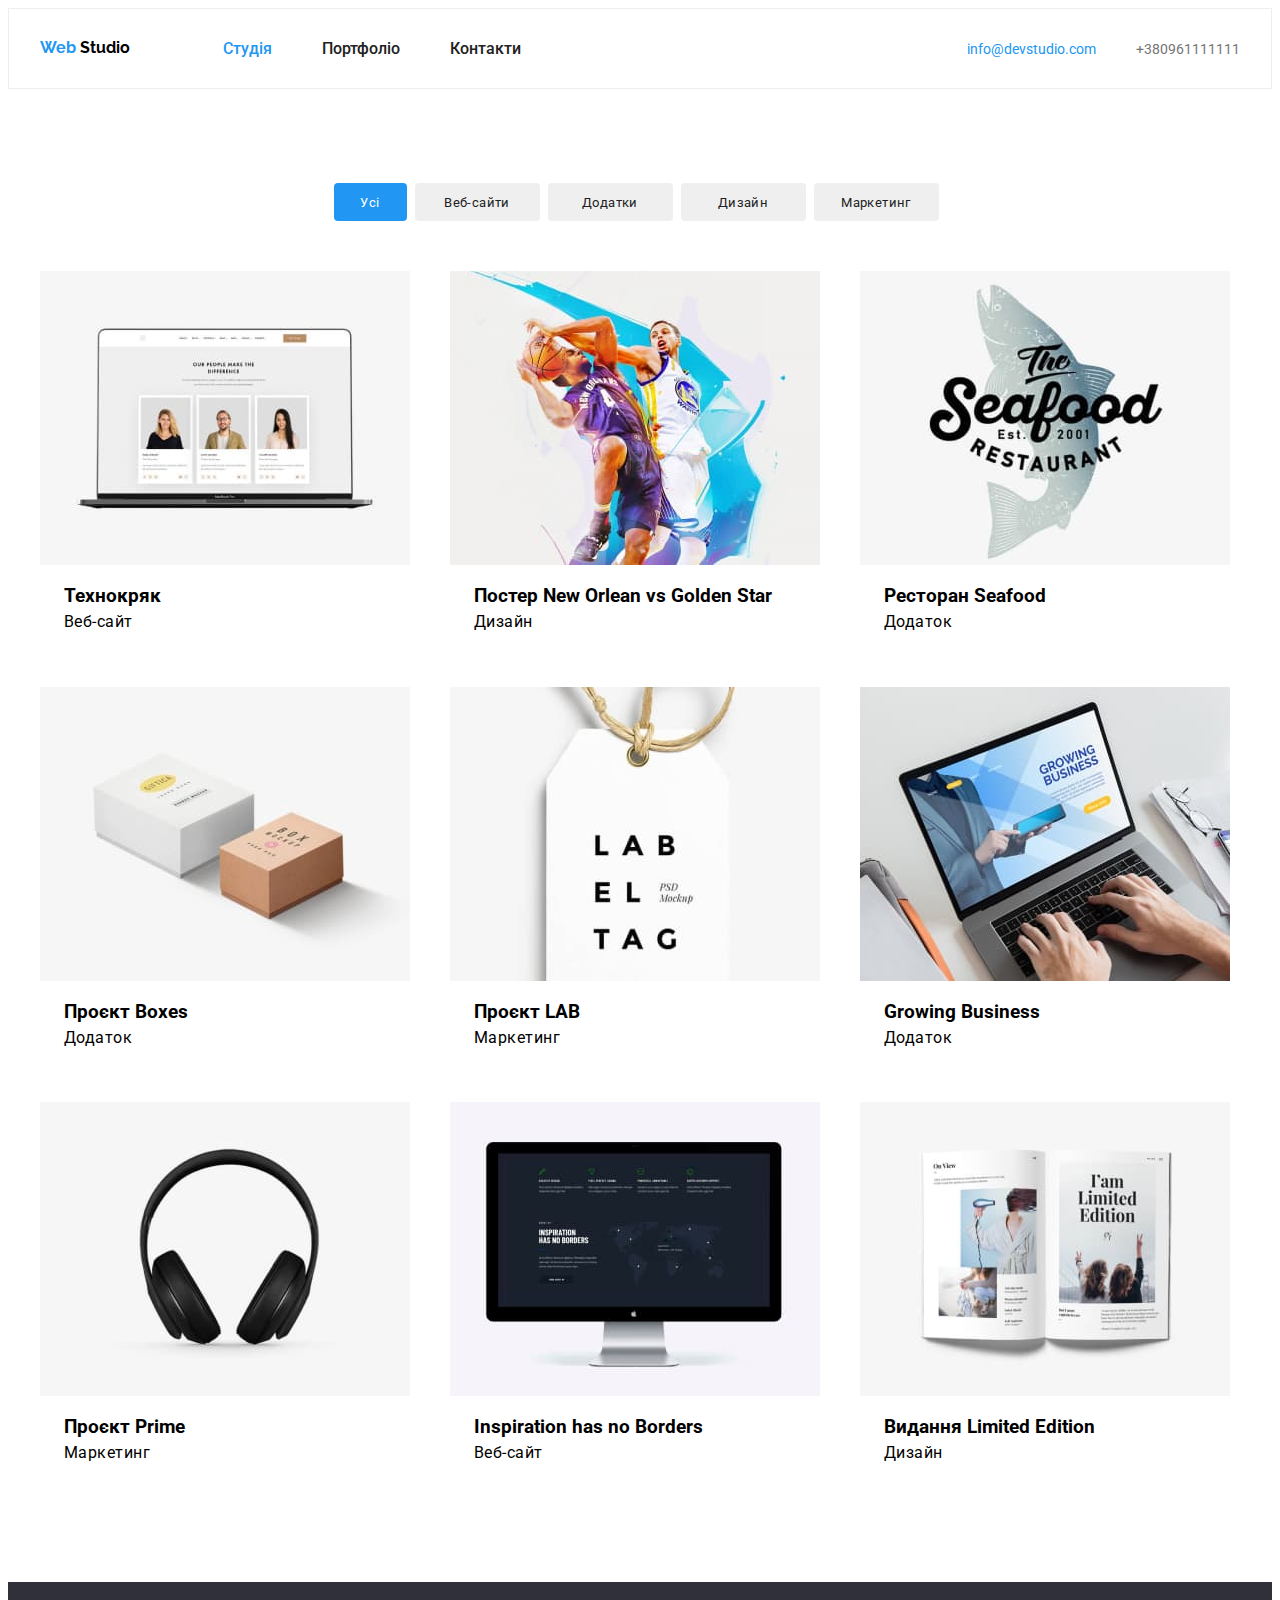
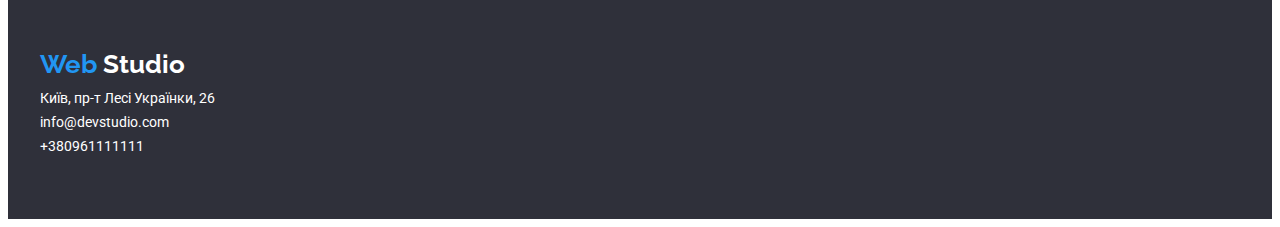
==== commit bc5d66fe: "update css" ====
--- a/portfolio.html
+++ b/portfolio.html
@@ -50,30 +50,30 @@
                 </li>
             </ul>
              <ul class="pictures">
-                <li class="pictures-item"><img class="pictures-title" src="./images/images/portfolio/img1.jpg" alt="Технокряк"> <div class="elements"></div><h3>Технокряк</h3>
-                  <p class="sub-pictures">Веб-сайт</p></li>
-                <li class="pictures-item"><img class="pictures-title" src="./images/images/portfolio/img2.jpg" alt="Постер New Orlean vs Golden Star"> <div class="elements"></div><h3>Постер New Orlean vs Golden Star</h3>
-                  <p class="sub-pictures">Дизайн</p></li>
-                <li class="pictures-item"><img class="pictures-title" src="./images/images/portfolio/img3.jpg" alt="Ресторан Seafood"> <div class="elements"></div><h3>Ресторан Seafood</h3>
-                  <p class="sub-pictures">Додаток</p></li>
-                <li class="pictures-item"><img class="pictures-title" src="./images/images/portfolio/img4.jpg" alt="Проєкт Boxes"> <div class="elements"></div><h3>Проєкт Boxes</h3>
-                  <p class="sub-pictures">Додаток</p></li>
-                <li class="pictures-item"><img class="pictures-title" src="./images/images/portfolio/img5.jpg" alt="Проєкт LAB"> <div class="elements"></div><h3>Проєкт LAB</h3>
-                  <p class="sub-pictures">Маркетинг</p></li>
-                <li class="pictures-item"><img class="pictures-title" src="./images/images/portfolio/img6.jpg" alt="Growing Business"> <div class="elements"></div><h3>Growing Business</h3>
-                  <p class="sub-pictures">Додаток</p></li>
-                <li class="pictures-item"><img class="pictures-title" src="./images/images/portfolio/img7.jpg" alt="Проєкт Prime"> <div class="elements"></div><h3>Проєкт Prime</h3>
-                  <p class="sub-pictures">Маркетинг</p></li>
-                <li class="pictures-item"><img class="pictures-title" src="./images/images/portfolio/img8.jpg" alt="Inspiration has no Borders"> <div class="elements"></div><h3>Inspiration has no Borders</h3>
-                  <p class="sub-pictures">Веб-сайт</p></li>
-                <li class="pictures-item"><img class="pictures-title" src="./images/images/portfolio/img9.jpg" alt="Видання Limited Edition"> <div class="elements"></div><h3>Видання Limited Edition</h3>
-                  <p class="sub-pictures">Дизайн</p></li>
+                <li class="pictures-item"><img class="pictures-title" src="./images/images/portfolio/img1.jpg" alt="Технокряк"> <div class="elements"><h3>Технокряк</h3><p class="sub-pictures">Веб-сайт</p></div>
+                  </li>
+                <li class="pictures-item"><img class="pictures-title" src="./images/images/portfolio/img2.jpg" alt="Постер New Orlean vs Golden Star"> <div class="elements"><h3>Постер New Orlean vs Golden Star</h3><p class="sub-pictures">Дизайн</p></div>
+                  </li>
+                <li class="pictures-item"><img class="pictures-title" src="./images/images/portfolio/img3.jpg" alt="Ресторан Seafood"> <div class="elements"><h3>Ресторан Seafood</h3><p class="sub-pictures">Додаток</p></div>
+                  </li>
+                <li class="pictures-item"><img class="pictures-title" src="./images/images/portfolio/img4.jpg" alt="Проєкт Boxes"> <div class="elements"><h3>Проєкт Boxes</h3><p class="sub-pictures">Додаток</p></div>
+                  </li>
+                <li class="pictures-item"><img class="pictures-title" src="./images/images/portfolio/img5.jpg" alt="Проєкт LAB"> <div class="elements"><h3>Проєкт LAB</h3><p class="sub-pictures">Маркетинг</p></div>
+                  </li>
+                <li class="pictures-item"><img class="pictures-title" src="./images/images/portfolio/img6.jpg" alt="Growing Business"> <div class="elements"><h3>Growing Business</h3><p class="sub-pictures">Додаток</p></div>
+                  </li>
+                <li class="pictures-item"><img class="pictures-title" src="./images/images/portfolio/img7.jpg" alt="Проєкт Prime"> <div class="elements"><h3>Проєкт Prime</h3><p class="sub-pictures">Маркетинг</p></div>
+                  </li>
+                <li class="pictures-item"><img class="pictures-title" src="./images/images/portfolio/img8.jpg" alt="Inspiration has no Borders"> <div class="elements"><h3>Inspiration has no Borders</h3><p class="sub-pictures">Веб-сайт</p></div>
+                  </li>
+                <li class="pictures-item"><img class="pictures-title" src="./images/images/portfolio/img9.jpg" alt="Видання Limited Edition"> <div class="elements"><h3>Видання Limited Edition</h3><p class="sub-pictures">Дизайн</p></div>
+                  </li>
              </ul>
           </div>
            
         </section>
     </main> 
-    <footer class="hero-footer">
+    <footer class="footer">
       <div class="container"> 
                 <a class="link-logo" href="./index.html" lang="en">
            <span class="web">
--- a/css/style.css
+++ b/css/style.css
@@ -8,12 +8,16 @@
     --color-section: #2F303A;
     --color-logo:#000000;
     --color-pictures-bcg: #EEEEEE;
-    
+    --color-back-team: #F5F4FA;
 }
 
 body{
     background-color:var(--color-background);
     font-family: 'roboto', sans-serif;
+}
+.container main-nav{
+    padding-top: 32px;
+    padding-bottom: 32px;
 }
 
 .container{
@@ -43,7 +47,6 @@
     overflow: hidden;
     border: 0;
     padding: 0;
-    clip: rect(0 0 0 0);
     clip-path: inset(50%);
     margin: -1px;
 }
@@ -52,7 +55,7 @@
     padding: 94px 0;
 }
 .page-header{
-    height: 80px;
+   
     border: transparent;
     border: 1px solid var(--color-pictures-bcg);
 }
@@ -108,8 +111,7 @@
     font-weight: 500;
     display: flex;
     margin-left: 93px;
-    padding-top: 21px;
-    padding-bottom: 21px;
+
 }
 
 
@@ -132,6 +134,8 @@
     color: var(--color-secondary);
     text-decoration-line: none;
     list-style-type: none;
+    
+    line-height: 1.1;
     } 
 
 .subhero-links:hover{
@@ -139,12 +143,12 @@
 }
 .subhero-link-mail {
     list-style-type: none;
+    line-height: 1.1;
     color: var(--color-secondary);
     text-decoration-line: none;
     list-style-type: none;
     color: var(--color-third);
-    size: 14px;
-    line-height: 1,17;
+    font-size: 14px;
 
 
 }
@@ -152,21 +156,20 @@
     text-decoration: underline;
 }
 
-.subhero-link-tel{
-
-}
+
 
 .subhero-link-tel:hover {
     text-decoration: underline;}
 
 .subhero-link-tel {
     list-style-type: none;
+    line-height: 1.1;
     color: var(--color-secondary);
     text-decoration-line: none;
     list-style-type: none;
     color: var(--color-secondary);
-    size: 14px;
-    line-height: 1, 17;
+    font-size: 14px;
+    
 }
 
 .hero-title {
@@ -185,6 +188,7 @@
 
 .hero-section {
     padding: 200px 0;
+    
     text-align: center;
     background-color: var(--color-section);
    
@@ -207,7 +211,8 @@
 
 .details-section{
     padding-bottom: 0;
-   justify-content: center;
+    justify-content: center;
+   
 }
 
 .title-list{
@@ -225,6 +230,12 @@
 
     margin-left: 30px;
    
+}
+.images-item{
+    max-width: 100%;
+    height: auto;
+    display: block;
+    
 }
     
 .main-button{
@@ -284,10 +295,9 @@
     margin-right: 8px;
 }
 .pictures{
-    justify-content: center;
+    
     align-items: center;
-    margin-left: auto;
-    margin-right: auto;
+ 
     
     display: flex;
     flex-wrap: wrap;
@@ -301,15 +311,18 @@
 }
 
 .pictures-item{
-    flex-wrap: wrap;
-    flex-basis: calc ((100%-180px)/9);
-    padding: 20px 24px;
+    flex-basis: calc((100% - 60px) /3);
+    
+    
     background-color: var(--color-background);
     align-items: center;
   
 }
 
 .pictures-title{
+    max-width: 100%;
+    height: auto;
+    display: block;
     font-size: 18px;
     line-height: 2;
     letter-spacing: 0.06em;
@@ -327,6 +340,7 @@
     line-height: 1.17 ;
     font-size: 14px;
     letter-spacing: 0.03em;
+    padding-bottom: 10px;
 }
 
 .heading_subtitle {
@@ -334,6 +348,7 @@
     font-size: 14px;
     line-height: 1.71;
     letter-spacing: 0.03em;
+    
 }
 
 .head-title{
@@ -342,12 +357,13 @@
     line-height: 1.17;
     font-size: 36px;
     letter-spacing: 0.03em;
+    padding-bottom: 50px;
 }
 .head-subtitle{
     color: var(--color-primary);
     line-height: 1.17 ;
     font-size: 16px ;
-    font-style: var(--font-family);
+    
     letter-spacing: 0.03em;
     margin-bottom: 10px;
 }
@@ -358,12 +374,10 @@
     height: auto;
 }
 
-.picture-section {
-    
-
-
-}
 .img-team{
+    max-width: 100%;
+    height: auto;
+    display: block;
     width: 270px;
 }
 
@@ -372,38 +386,35 @@
     display: flex;
     flex-wrap: nowrap;
     gap: 30px;
-    text-decoration-line: none;
-    list-style-type: none;
-    margin-left: 215px;
-    margin-right: 215px;
-}
-
-
-.img-item {
+    
+   
+}
+
+.img-item{
     display: flex;
     flex-wrap: nowrap;
-    flex-basis: calc ((100%-60px)/3);
-    
-}
+    flex-basis: calc((100% - 60px) /3);
+    
+}
+
 
 .team-section{
     display: flex;
     text-align: center;
+    background-color: var(--color-back-team);
 }
 .team-title{
     justify-content: center;
     display: flex;
     flex-wrap: nowrap;
     gap: 30px;
-    text-decoration-line: none;
-    list-style-type: none;
-    margin-left:215px;
-    margin-right:215px;
+ 
 }
 
 .team-names{
-
-    flex-basis: calc ((100%-90px)/4);
+    flex-basis: calc((100% - 90px) /4);
+    background-color: var(--color-background);
+    
 
 }
 
@@ -412,36 +423,31 @@
 }
 
 .elements{
-    justify-content: space-between;
-   
-    padding-top: 20px ;
-    padding-bottom: 54px;
-    padding-left: 24px ;
-    padding-right: 24px;
+    padding: 20px 24px;
+   
+  
 
 }
 .team-title{
-    text-decoration-line: none;
+    
     list-style-type: none;
 }
 .text-subtitle{
     color: var(--color-secondary); 
     line-height: 1.17;
-    font-style: var(--font-family);
+   
     font-size: 16px;
     letter-spacing: 0.03em;
 
 }
 
-.hero-footer{
-
+.footer{
+    padding: 60px 0;
     background-color: var(--color-section);
     color: var(--color-background);
    
 }
-.link-box-item :not(:last-child) {
-    margin-bottom: 12px
-}
+
 
 .link-logo{
     text-transform: capitalize;
@@ -464,8 +470,7 @@
     line-height: 1.714;
     font-style:normal;
     text-decoration-line: none;
-    list-style-type: none;
-    font-weight: 400;
+    font-size: 14px;
 }
 
 
@@ -475,7 +480,8 @@
     font-style:normal;
     text-decoration-line: none;
     list-style-type: none;
-    font-weight: 400;
+    font-size: 14px;
+    
 }
 
 .link-tel{
@@ -484,9 +490,13 @@
     font-style:normal;
     text-decoration-line: none;
     list-style-type: none;
-    font-weight: 400;
-}
-
+   font-size: 14px;
+}
+
+
+.link-box-item :not(:last-child) {
+    margin-bottom: 12px
+}
 
 .link-box{
     text-decoration-line: none;
